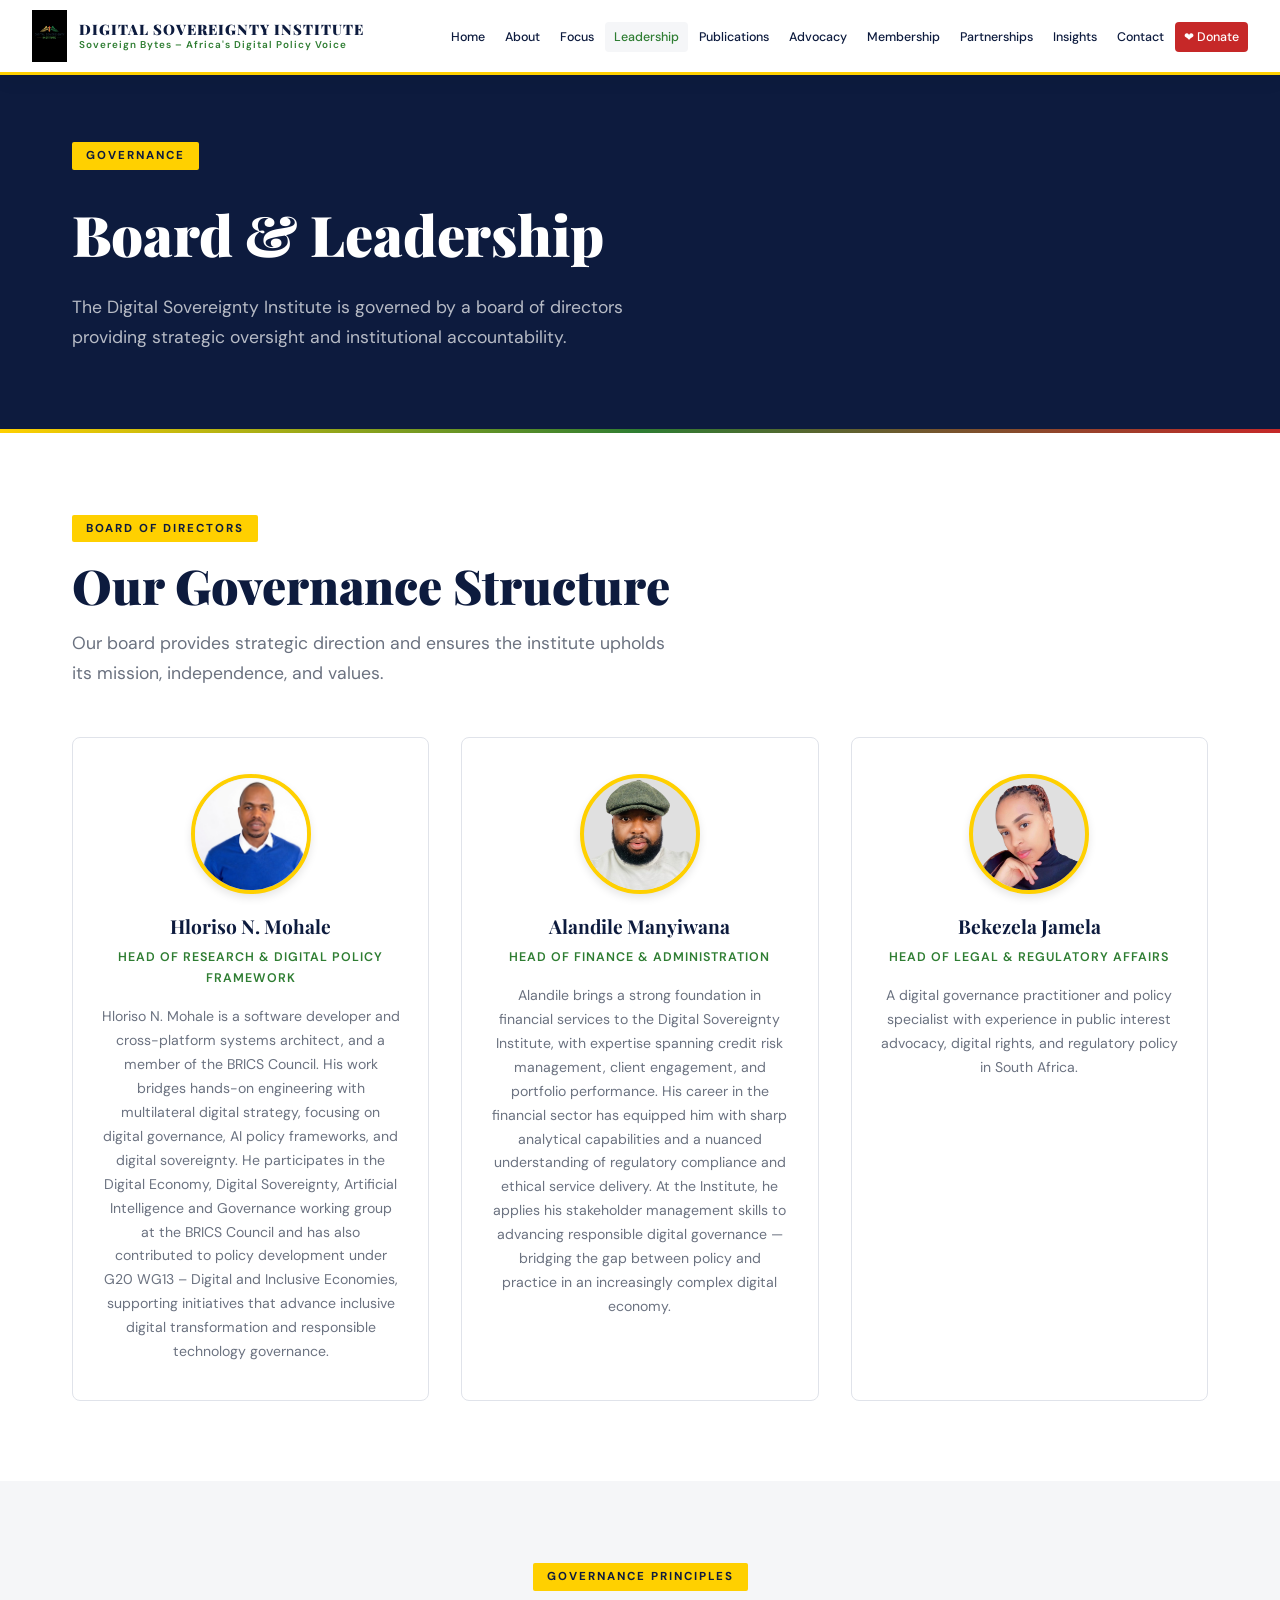
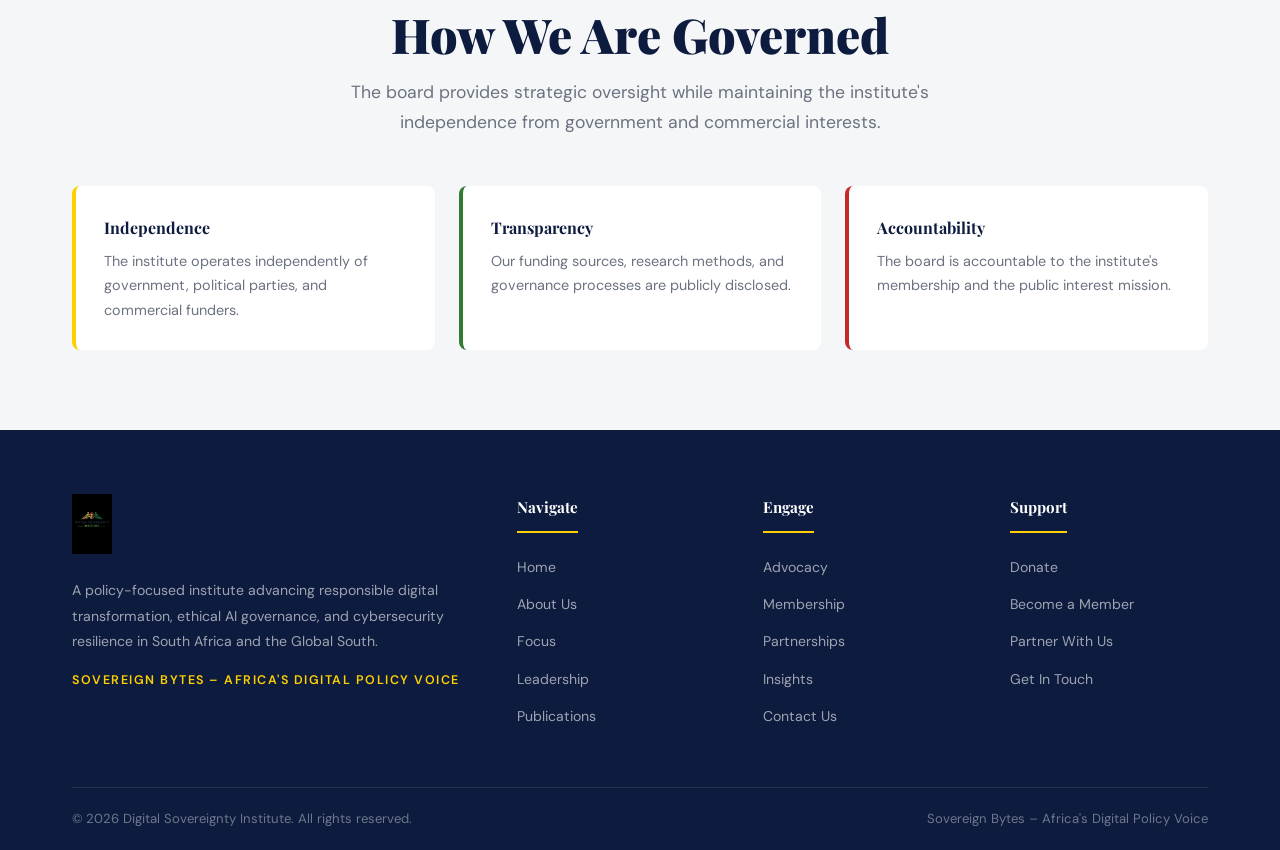
==== board.html @ 514f1861 "Initial commit: Add DSI website files" ====
<!DOCTYPE html>
<html lang="en">
<head>
  <meta charset="UTF-8"><meta name="viewport" content="width=device-width, initial-scale=1.0">
  <title>Leadership | Digital Sovereignty Institute</title>
  <link rel="stylesheet" href="css/style.css">
</head>
<body>
<div id="navbar-placeholder"></div>
<div class="page-header"><div class="container"><div class="tag">Governance</div><h1>Board & Leadership</h1><p>The Digital Sovereignty Institute is governed by a board of directors providing strategic oversight and institutional accountability.</p></div></div>

<section class="section">
  <div class="container">
    <div class="tag">Board of Directors</div>
    <h2 class="section-title">Our Governance Structure</h2>
    <p class="section-sub">Our board provides strategic direction and ensures the institute upholds its mission, independence, and values.</p>
    <div class="board-grid">

     <div class="board-card">
  <div class="board-avatar">
    <img 
      src="images/Hloriso.png" 
      alt="Hloriso N. Mohale, Head of Research & Digital Policy Framework" 
      class="avatar-image">
  </div>
  <h3>Hloriso N. Mohale</h3>
  <div class="role">Head of Research & Digital Policy Framework</div>
  <p>Hloriso N. Mohale is a software developer and cross-platform systems architect, and a member of the BRICS Council. His work bridges hands-on engineering with multilateral digital strategy, focusing on digital governance, AI policy frameworks, and digital sovereignty.
     He participates in the Digital Economy, Digital Sovereignty, Artificial Intelligence and Governance working group at the BRICS Council and has also contributed to policy development under G20 WG13 – Digital and Inclusive Economies, supporting initiatives that advance inclusive digital transformation and responsible technology governance.</p>
</div>

    <div class="board-card">
  <div class="board-avatar">
    <img 
      src="images/Tshezi.png" 
      alt="Alandile Manyiwana, Head of Finance & Administration" 
      class="avatar-image">
  </div>
  <h3>Alandile Manyiwana</h3>
  <div class="role">Head of Finance & Administration</div>
  <p>Alandile brings a strong foundation in financial services to the Digital Sovereignty Institute, with expertise spanning credit risk management, client engagement, and portfolio performance. His career in the financial sector has equipped him with sharp analytical capabilities and a nuanced understanding of regulatory compliance and ethical service delivery. At the Institute, he applies his stakeholder management skills to advancing responsible digital governance — bridging the gap between policy and practice in an increasingly complex digital economy.</p>
</div>

      <div class="board-card">
  <div class="board-avatar">
    <img 
      src="images/Bekezela.png" 
      alt="Bekezela Jamela, Head of Legal & Regulatory Affairs" 
      class="avatar-image">
  </div>
  <h3>Bekezela Jamela</h3>
  <div class="role">Head of Legal & Regulatory Affairs</div>
  <p>A digital governance practitioner and policy specialist with experience in public interest advocacy, digital rights, and regulatory policy in South Africa.</p>
</div>

    </div>
  </div>
</section>

<section class="section section-light">
  <div class="container text-center">
    <div class="tag">Governance Principles</div>
    <h2 class="section-title">How We Are Governed</h2>
    <p class="section-sub" style="margin:0 auto 3rem;">The board provides strategic oversight while maintaining the institute's independence from government and commercial interests.</p>
    <div style="display:grid;grid-template-columns:repeat(auto-fit,minmax(220px,1fr));gap:24px;text-align:left;">
      <div style="background:var(--white);padding:28px;border-radius:8px;border-left:4px solid var(--yellow);"><h4 style="color:var(--navy);margin-bottom:8px;font-family:var(--font-display);">Independence</h4><p style="font-size:0.9rem;color:var(--text-grey);">The institute operates independently of government, political parties, and commercial funders.</p></div>
      <div style="background:var(--white);padding:28px;border-radius:8px;border-left:4px solid var(--green);"><h4 style="color:var(--navy);margin-bottom:8px;font-family:var(--font-display);">Transparency</h4><p style="font-size:0.9rem;color:var(--text-grey);">Our funding sources, research methods, and governance processes are publicly disclosed.</p></div>
      <div style="background:var(--white);padding:28px;border-radius:8px;border-left:4px solid var(--red);"><h4 style="color:var(--navy);margin-bottom:8px;font-family:var(--font-display);">Accountability</h4><p style="font-size:0.9rem;color:var(--text-grey);">The board is accountable to the institute's membership and the public interest mission.</p></div>
    </div>
  </div>
</section>

<div id="footer-placeholder"></div>
<script src="js/components.js"></script>
<script src="js/main.js"></script>
</body>
</html>
---- css/style.css ----
@import url('https://fonts.googleapis.com/css2?family=Playfair+Display:wght@400;700;900&family=DM+Sans:wght@300;400;500;600&display=swap');

:root {
  --navy: #0D1B3E;
  --yellow: #FFD000;
  --green: #2E7D32;
  --red: #C62828;
  --white: #FFFFFF;
  --light-grey: #F5F6F8;
  --mid-grey: #E0E3EA;
  --text-grey: #6B7280;
  --black: #111111;
  --font-display: 'Playfair Display', serif;
  --font-body: 'DM Sans', sans-serif;
  --transition: all 0.3s ease;
  --shadow: 0 4px 24px rgba(13,27,62,0.10);
  --shadow-lg: 0 8px 40px rgba(13,27,62,0.16);
}

* { margin: 0; padding: 0; box-sizing: border-box; }
html { scroll-behavior: smooth; }
body { font-family: var(--font-body); color: var(--black); background: var(--white); line-height: 1.7; font-size: 16px; }

.container { max-width: 1200px; margin: 0 auto; padding: 0 2rem; }
.section { padding: 80px 0; }
.section-dark { background: var(--navy); color: var(--white); }
.section-light { background: var(--light-grey); }
.text-center { text-align: center; }
.text-yellow { color: var(--yellow); }
.text-navy { color: var(--navy); }
.tag { display: inline-block; background: var(--yellow); color: var(--navy); font-size: 0.72rem; font-weight: 700; letter-spacing: 2px; text-transform: uppercase; padding: 4px 14px; border-radius: 2px; margin-bottom: 16px; }
.section-title { font-family: var(--font-display); font-size: clamp(2rem, 4vw, 3rem); font-weight: 900; color: var(--navy); line-height: 1.15; margin-bottom: 1rem; }
.section-title.light { color: var(--white); }
.section-sub { font-size: 1.1rem; color: var(--text-grey); max-width: 600px; margin-bottom: 3rem; }
.section-sub.light { color: rgba(255,255,255,0.75); }

.btn { display: inline-block; padding: 14px 32px; border-radius: 4px; font-family: var(--font-body); font-weight: 600; font-size: 0.95rem; letter-spacing: 0.5px; text-decoration: none; cursor: pointer; border: none; transition: var(--transition); }
.btn-primary { background: var(--yellow); color: var(--navy); }
.btn-primary:hover { background: #e6bb00; transform: translateY(-2px); box-shadow: var(--shadow); }
.btn-outline { background: transparent; color: var(--white); border: 2px solid var(--white); }
.btn-outline:hover { background: var(--white); color: var(--navy); }
.btn-navy { background: var(--navy); color: var(--white); }
.btn-navy:hover { background: #162d6b; transform: translateY(-2px); }
.btn-donate { background: var(--red); color: var(--white); }
.btn-donate:hover { background: #a31515; transform: translateY(-2px); }

/* NAVBAR */
.navbar { position: fixed; top: 0; left: 0; right: 0; z-index: 1000; background: var(--white); border-bottom: 3px solid var(--yellow); box-shadow: 0 2px 20px rgba(0,0,0,0.08); }
.navbar-inner { display: flex; align-items: center; justify-content: space-between; padding: 10px 2rem; max-width: 1300px; margin: 0 auto; }
.navbar-brand { display: flex; align-items: center; gap: 12px; text-decoration: none; }
.navbar-brand img { height: 52px; width: auto; }
.brand-text { display: flex; flex-direction: column; line-height: 1.2; }
.brand-name { font-family: var(--font-display); font-weight: 900; font-size: 0.9rem; color: var(--navy); text-transform: uppercase; letter-spacing: 1px; }
.brand-tagline { font-size: 0.62rem; color: var(--green); font-weight: 600; letter-spacing: 1px; }
.nav-links { display: flex; align-items: center; gap: 2px; list-style: none; }
.nav-links a { text-decoration: none; font-size: 0.78rem; font-weight: 500; color: var(--navy); padding: 7px 9px; border-radius: 4px; transition: var(--transition); }
.nav-links a:hover, .nav-links a.active { color: var(--green); background: var(--light-grey); }
.nav-donate { background: var(--red) !important; color: var(--white) !important; border-radius: 4px; }
.nav-donate:hover { background: #a31515 !important; color: var(--white) !important; }
.hamburger { display: none; flex-direction: column; gap: 5px; cursor: pointer; background: none; border: none; padding: 4px; }
.hamburger span { width: 26px; height: 2px; background: var(--navy); border-radius: 2px; transition: var(--transition); }

/* HERO */
.hero { min-height: 100vh; background: var(--navy); display: flex; align-items: center; position: relative; overflow: hidden; padding-top: 80px; }
.hero::before { content: ''; position: absolute; top: -100px; right: -100px; width: 600px; height: 600px; background: radial-gradient(circle, rgba(255,208,0,0.12) 0%, transparent 70%); border-radius: 50%; }
.hero::after { content: ''; position: absolute; bottom: -150px; left: -150px; width: 500px; height: 500px; background: radial-gradient(circle, rgba(46,125,50,0.10) 0%, transparent 70%); border-radius: 50%; }
.hero-content { position: relative; z-index: 2; max-width: 800px; animation: fadeUp 0.8s ease forwards; }
.hero-tag { display: inline-block; background: var(--yellow); color: var(--navy); font-size: 0.72rem; font-weight: 700; letter-spacing: 3px; text-transform: uppercase; padding: 6px 16px; border-radius: 2px; margin-bottom: 24px; }
.hero h1 { font-family: var(--font-display); font-size: clamp(2.4rem, 5.5vw, 4.2rem); font-weight: 900; color: var(--white); line-height: 1.1; margin-bottom: 12px; }
.hero h1 span { color: var(--yellow); }
.hero-tagline { font-size: 1rem; color: var(--yellow); font-weight: 600; letter-spacing: 2px; text-transform: uppercase; margin-bottom: 24px; display: flex; align-items: center; gap: 12px; }
.hero-tagline::before, .hero-tagline::after { content: ''; height: 2px; width: 36px; background: var(--yellow); opacity: 0.5; }
.hero p { font-size: 1.1rem; color: rgba(255,255,255,0.80); max-width: 600px; margin-bottom: 40px; line-height: 1.8; }
.hero-buttons { display: flex; gap: 16px; flex-wrap: wrap; }
.hero-stats { display: flex; gap: 48px; margin-top: 64px; padding-top: 40px; border-top: 1px solid rgba(255,255,255,0.12); flex-wrap: wrap; }
.hero-stat-num { font-family: var(--font-display); font-size: 2.2rem; font-weight: 900; color: var(--yellow); line-height: 1; }
.hero-stat-label { font-size: 0.78rem; color: rgba(255,255,255,0.55); text-transform: uppercase; letter-spacing: 1px; margin-top: 4px; }

/* FOCUS CARDS */
.focus-grid { display: grid; grid-template-columns: repeat(auto-fit, minmax(210px, 1fr)); gap: 24px; margin-top: 3rem; }
.focus-card { background: var(--white); border: 1px solid var(--mid-grey); border-radius: 8px; padding: 32px 24px; transition: var(--transition); position: relative; overflow: hidden; }
.focus-card::before { content: ''; position: absolute; bottom: 0; left: 0; right: 0; height: 4px; background: var(--yellow); transform: scaleX(0); transition: var(--transition); }
.focus-card:hover { transform: translateY(-6px); box-shadow: var(--shadow-lg); }
.focus-card:hover::before { transform: scaleX(1); }
.focus-icon { width: 52px; height: 52px; background: var(--navy); border-radius: 8px; display: flex; align-items: center; justify-content: center; font-size: 1.5rem; margin-bottom: 20px; }
.focus-card h3 { font-family: var(--font-display); font-size: 1.05rem; font-weight: 700; color: var(--navy); margin-bottom: 10px; }
.focus-card p { font-size: 0.88rem; color: var(--text-grey); line-height: 1.7; }

/* PUBLICATIONS */
.pub-grid { display: grid; grid-template-columns: repeat(auto-fit, minmax(300px, 1fr)); gap: 28px; margin-top: 3rem; }
.pub-card { background: var(--white); border-radius: 8px; overflow: hidden; box-shadow: var(--shadow); transition: var(--transition); border-top: 4px solid var(--navy); }
.pub-card:hover { transform: translateY(-4px); box-shadow: var(--shadow-lg); }
.pub-card-body { padding: 28px; }
.pub-type { font-size: 0.72rem; font-weight: 700; letter-spacing: 2px; text-transform: uppercase; color: var(--green); margin-bottom: 12px; }
.pub-card h3 { font-family: var(--font-display); font-size: 1.1rem; font-weight: 700; color: var(--navy); margin-bottom: 12px; line-height: 1.4; }
.pub-card p { font-size: 0.88rem; color: var(--text-grey); margin-bottom: 16px; }
.pub-download { display: inline-flex; align-items: center; gap: 8px; font-size: 0.85rem; font-weight: 600; color: var(--navy); text-decoration: none; padding: 8px 0; border-bottom: 2px solid var(--yellow); transition: var(--transition); }
.pub-download:hover { color: var(--green); border-color: var(--green); }

/* MEMBERSHIP */
.membership-grid { display: grid; grid-template-columns: repeat(auto-fit, minmax(260px, 1fr)); gap: 28px; margin-top: 3rem; }
.membership-card { background: var(--white); border-radius: 8px; padding: 36px 28px; text-align: center; border: 2px solid var(--mid-grey); transition: var(--transition); }
.membership-card.featured { border-color: var(--yellow); background: var(--navy); transform: scale(1.04); }
.membership-card:hover { box-shadow: var(--shadow-lg); }
.membership-card h3 { font-family: var(--font-display); font-size: 1.3rem; font-weight: 700; color: var(--navy); margin-bottom: 8px; }
.membership-card.featured h3 { color: var(--yellow); }
.membership-card .price { font-size: 2.2rem; font-weight: 900; color: var(--navy); margin: 12px 0; }
.membership-card.featured .price { color: var(--white); }
.membership-card ul { list-style: none; margin: 20px 0; text-align: left; }
.membership-card ul li { padding: 7px 0; font-size: 0.88rem; color: var(--text-grey); display: flex; gap: 10px; border-bottom: 1px solid var(--mid-grey); }
.membership-card.featured ul li { color: rgba(255,255,255,0.8); border-color: rgba(255,255,255,0.12); }
.membership-card ul li::before { content: '✓'; color: var(--green); font-weight: 700; flex-shrink: 0; }
.membership-card.featured ul li::before { color: var(--yellow); }

/* BOARD */
.board-grid { display: grid; grid-template-columns: repeat(auto-fit, minmax(280px, 1fr)); gap: 32px; margin-top: 3rem; }
.board-card { background: var(--white); border-radius: 8px; padding: 36px 28px; text-align: center; border: 1px solid var(--mid-grey); transition: var(--transition); }
.board-card:hover { box-shadow: var(--shadow-lg); transform: translateY(-4px); }
.board-avatar { width: 80px; height: 80px; background: var(--navy); border-radius: 50%; margin: 0 auto 20px; display: flex; align-items: center; justify-content: center; font-family: var(--font-display); font-size: 1.8rem; font-weight: 900; color: var(--yellow); border: 4px solid var(--yellow); }
.board-card h3 { font-family: var(--font-display); font-size: 1.2rem; font-weight: 700; color: var(--navy); margin-bottom: 4px; }
.board-card .role { font-size: 0.78rem; font-weight: 600; color: var(--green); letter-spacing: 1px; text-transform: uppercase; margin-bottom: 16px; }
.board-card p { font-size: 0.88rem; color: var(--text-grey); line-height: 1.7; }

/* DONATE */
.donate-box { background: var(--navy); border-radius: 12px; padding: 60px; text-align: center; position: relative; overflow: hidden; }
.donate-box::before { content: ''; position: absolute; top: -80px; right: -80px; width: 300px; height: 300px; background: radial-gradient(circle, rgba(255,208,0,0.15) 0%, transparent 70%); border-radius: 50%; }
.donate-amounts { display: flex; gap: 16px; justify-content: center; flex-wrap: wrap; margin: 32px 0; }
.donate-amount-btn { background: rgba(255,255,255,0.1); color: var(--white); border: 2px solid rgba(255,255,255,0.25); padding: 12px 28px; border-radius: 4px; font-size: 1rem; font-weight: 700; cursor: pointer; transition: var(--transition); font-family: var(--font-body); }
.donate-amount-btn:hover, .donate-amount-btn.selected { background: var(--yellow); color: var(--navy); border-color: var(--yellow); }
.donate-form { max-width: 480px; margin: 0 auto; }
.form-group { margin-bottom: 16px; text-align: left; }
.form-group label { display: block; font-size: 0.85rem; font-weight: 600; color: rgba(255,255,255,0.8); margin-bottom: 6px; }
.form-group input { width: 100%; padding: 12px 16px; background: rgba(255,255,255,0.1); border: 1px solid rgba(255,255,255,0.25); border-radius: 4px; color: var(--white); font-family: var(--font-body); font-size: 0.95rem; transition: var(--transition); }
.form-group input:focus { outline: none; border-color: var(--yellow); }
.form-group input::placeholder { color: rgba(255,255,255,0.4); }

/* CONTACT */
.contact-grid { display: grid; grid-template-columns: 1fr 1.5fr; gap: 60px; align-items: start; margin-top: 3rem; }
.contact-info h3 { font-family: var(--font-display); font-size: 1.6rem; color: var(--navy); margin-bottom: 16px; }
.contact-info p { color: var(--text-grey); margin-bottom: 32px; }
.contact-detail { display: flex; gap: 16px; align-items: flex-start; margin-bottom: 20px; }
.contact-icon { width: 44px; height: 44px; background: var(--navy); border-radius: 8px; display: flex; align-items: center; justify-content: center; font-size: 1.1rem; flex-shrink: 0; }
.contact-label { font-size: 0.78rem; color: var(--text-grey); }
.contact-value { font-weight: 600; color: var(--navy); }
.contact-form { background: var(--light-grey); padding: 40px; border-radius: 8px; }
.contact-form .form-group label { color: var(--navy); }
.contact-form .form-group input, .contact-form .form-group textarea { width: 100%; padding: 12px 16px; border: 1px solid var(--mid-grey); border-radius: 4px; font-family: var(--font-body); font-size: 0.95rem; background: var(--white); transition: var(--transition); color: var(--black); }
.contact-form .form-group textarea { height: 140px; resize: vertical; }
.contact-form .form-group input:focus, .contact-form .form-group textarea:focus { outline: none; border-color: var(--navy); }

/* NEWS */
.news-grid { display: grid; grid-template-columns: repeat(auto-fit, minmax(300px, 1fr)); gap: 28px; margin-top: 3rem; }
.news-card { background: var(--white); border-radius: 8px; overflow: hidden; box-shadow: var(--shadow); transition: var(--transition); }
.news-card:hover { transform: translateY(-4px); box-shadow: var(--shadow-lg); }
.news-banner { height: 6px; background: linear-gradient(90deg, var(--navy), var(--yellow)); }
.news-body { padding: 28px; }
.news-category { font-size: 0.72rem; font-weight: 700; letter-spacing: 2px; text-transform: uppercase; color: var(--red); margin-bottom: 10px; }
.news-card h3 { font-family: var(--font-display); font-size: 1.1rem; font-weight: 700; color: var(--navy); margin-bottom: 10px; line-height: 1.4; }
.news-card p { font-size: 0.88rem; color: var(--text-grey); margin-bottom: 16px; }
.news-date { font-size: 0.78rem; color: var(--text-grey); }

/* PARTNERS */
.partners-grid { display: grid; grid-template-columns: repeat(auto-fit, minmax(200px, 1fr)); gap: 24px; margin-top: 3rem; }
.partner-card { background: var(--white); border: 1px solid var(--mid-grey); border-radius: 8px; padding: 28px 20px; text-align: center; transition: var(--transition); }
.partner-card:hover { border-color: var(--yellow); box-shadow: var(--shadow); }
.partner-icon { font-size: 2.5rem; margin-bottom: 12px; }
.partner-card h4 { font-weight: 700; color: var(--navy); font-size: 0.9rem; margin-bottom: 6px; }
.partner-card p { font-size: 0.82rem; color: var(--text-grey); }

/* CTA STRIP */
.cta-strip { background: var(--yellow); padding: 60px 0; text-align: center; }
.cta-strip h2 { font-family: var(--font-display); font-size: clamp(1.8rem, 3vw, 2.5rem); font-weight: 900; color: var(--navy); margin-bottom: 16px; }
.cta-strip p { color: var(--navy); opacity: 0.8; margin-bottom: 32px; font-size: 1.05rem; }
.cta-buttons { display: flex; gap: 16px; justify-content: center; flex-wrap: wrap; }

/* FOOTER */
footer { background: var(--navy); color: rgba(255,255,255,0.8); padding: 64px 0 0; }
.footer-grid { display: grid; grid-template-columns: 2fr 1fr 1fr 1fr; gap: 48px; padding-bottom: 48px; }
.footer-brand img { height: 60px; margin-bottom: 16px; }
.footer-brand p { font-size: 0.88rem; color: rgba(255,255,255,0.6); line-height: 1.8; margin-bottom: 16px; }
.footer-tagline { font-size: 0.78rem; color: var(--yellow); font-weight: 600; letter-spacing: 1.5px; text-transform: uppercase; }
.footer-col h4 { font-family: var(--font-display); font-size: 0.95rem; font-weight: 700; color: var(--white); margin-bottom: 20px; padding-bottom: 10px; border-bottom: 2px solid var(--yellow); display: inline-block; }
.footer-col ul { list-style: none; }
.footer-col ul li { margin-bottom: 10px; }
.footer-col ul li a { color: rgba(255,255,255,0.6); text-decoration: none; font-size: 0.88rem; transition: var(--transition); }
.footer-col ul li a:hover { color: var(--yellow); }
.footer-bottom { border-top: 1px solid rgba(255,255,255,0.1); padding: 20px 0; display: flex; justify-content: space-between; align-items: center; font-size: 0.82rem; color: rgba(255,255,255,0.4); flex-wrap: wrap; gap: 12px; }

/* PAGE HEADER */
.page-header { background: var(--navy); padding: 140px 0 80px; position: relative; overflow: hidden; }
.page-header::after { content: ''; position: absolute; bottom: 0; left: 0; right: 0; height: 4px; background: linear-gradient(90deg, var(--yellow), var(--green), var(--red)); }
.page-header h1 { font-family: var(--font-display); font-size: clamp(2rem, 5vw, 3.5rem); font-weight: 900; color: var(--white); margin-bottom: 12px; }
.page-header p { color: rgba(255,255,255,0.7); font-size: 1.1rem; max-width: 600px; }

/* AUTH */
.auth-section { background: var(--light-grey); padding: 100px 0 80px; min-height: 100vh; display: flex; align-items: center; }
.auth-box { max-width: 480px; margin: 0 auto; background: var(--white); border-radius: 12px; padding: 48px; box-shadow: var(--shadow-lg); }
.auth-box h2 { font-family: var(--font-display); color: var(--navy); margin-bottom: 8px; font-size: 1.8rem; }
.auth-box p { color: var(--text-grey); margin-bottom: 32px; }
.auth-form .form-group { margin-bottom: 20px; }
.auth-form .form-group label { display: block; font-size: 0.85rem; font-weight: 600; color: var(--navy); margin-bottom: 6px; }
.auth-form .form-group input { width: 100%; padding: 12px 16px; border: 1px solid var(--mid-grey); border-radius: 4px; font-family: var(--font-body); font-size: 0.95rem; transition: var(--transition); }
.auth-form .form-group input:focus { outline: none; border-color: var(--navy); }
.auth-switch { text-align: center; margin-top: 20px; font-size: 0.88rem; color: var(--text-grey); }
.auth-switch a { color: var(--navy); font-weight: 600; text-decoration: none; }

/* ABOUT */
.mission-grid { display: grid; grid-template-columns: 1fr 1fr; gap: 60px; align-items: center; }
.mission-text h2 { font-family: var(--font-display); font-size: 2.2rem; font-weight: 900; color: var(--navy); margin-bottom: 20px; line-height: 1.2; }
.mission-text p { color: var(--text-grey); margin-bottom: 16px; line-height: 1.8; }
.mission-visual { background: var(--navy); border-radius: 12px; padding: 48px; }
.value-list { list-style: none; }
.value-list li { display: flex; align-items: center; gap: 14px; padding: 14px 0; border-bottom: 1px solid rgba(255,255,255,0.1); color: rgba(255,255,255,0.85); font-size: 0.95rem; }
.value-list li:last-child { border-bottom: none; }
.value-dot { width: 10px; height: 10px; background: var(--yellow); border-radius: 50%; flex-shrink: 0; }

/* POLICY */
.advocacy-list { margin-top: 3rem; }
.advocacy-item { display: flex; gap: 28px; padding: 32px 0; border-bottom: 1px solid var(--mid-grey); align-items: flex-start; }
.advocacy-num { font-family: var(--font-display); font-size: 2.5rem; font-weight: 900; color: var(--yellow); opacity: 0.5; line-height: 1; flex-shrink: 0; min-width: 50px; }
.advocacy-item h3 { font-family: var(--font-display); font-size: 1.3rem; color: var(--navy); margin-bottom: 8px; }
.advocacy-item p { color: var(--text-grey); line-height: 1.8; }

/* ANIMATIONS */
@keyframes fadeUp { from { opacity: 0; transform: translateY(30px); } to { opacity: 1; transform: translateY(0); } }
.fade-in { animation: fadeUp 0.6s ease forwards; opacity: 0; }
.delay-1 { animation-delay: 0.15s; }
.delay-2 { animation-delay: 0.3s; }
.delay-3 { animation-delay: 0.45s; }

/* RESPONSIVE */
@media (max-width: 1024px) { .footer-grid { grid-template-columns: 1fr 1fr; } .contact-grid { grid-template-columns: 1fr; } .mission-grid { grid-template-columns: 1fr; } }
@media (max-width: 768px) { .nav-links { display: none; flex-direction: column; position: absolute; top: 100%; left: 0; right: 0; background: var(--white); padding: 16px; border-bottom: 3px solid var(--yellow); box-shadow: var(--shadow); } .nav-links.open { display: flex; } .hamburger { display: flex; } .footer-grid { grid-template-columns: 1fr; gap: 32px; } .hero-stats { flex-direction: column; gap: 24px; } .donate-box { padding: 36px 24px; } }
@media (max-width: 480px) { .section { padding: 56px 0; } .container { padding: 0 1.2rem; } }

.board-avatar {
  width: 120px;                /* adjust if your design uses different size */
  height: 120px;
  border-radius: 50%;
  overflow: hidden;
  background-color: #e0e0e0;   /* fallback if image load fails */
  margin: 0 auto 1rem;         /* centers horizontally + bottom spacing */
  box-shadow: 0 4px 8px rgba(0,0,0,0.1); /* optional for polish */
}

.avatar-image {
  width: 100%;
  height: 100%;
  object-fit: cover;
  object-position: center;
  display: block;
}
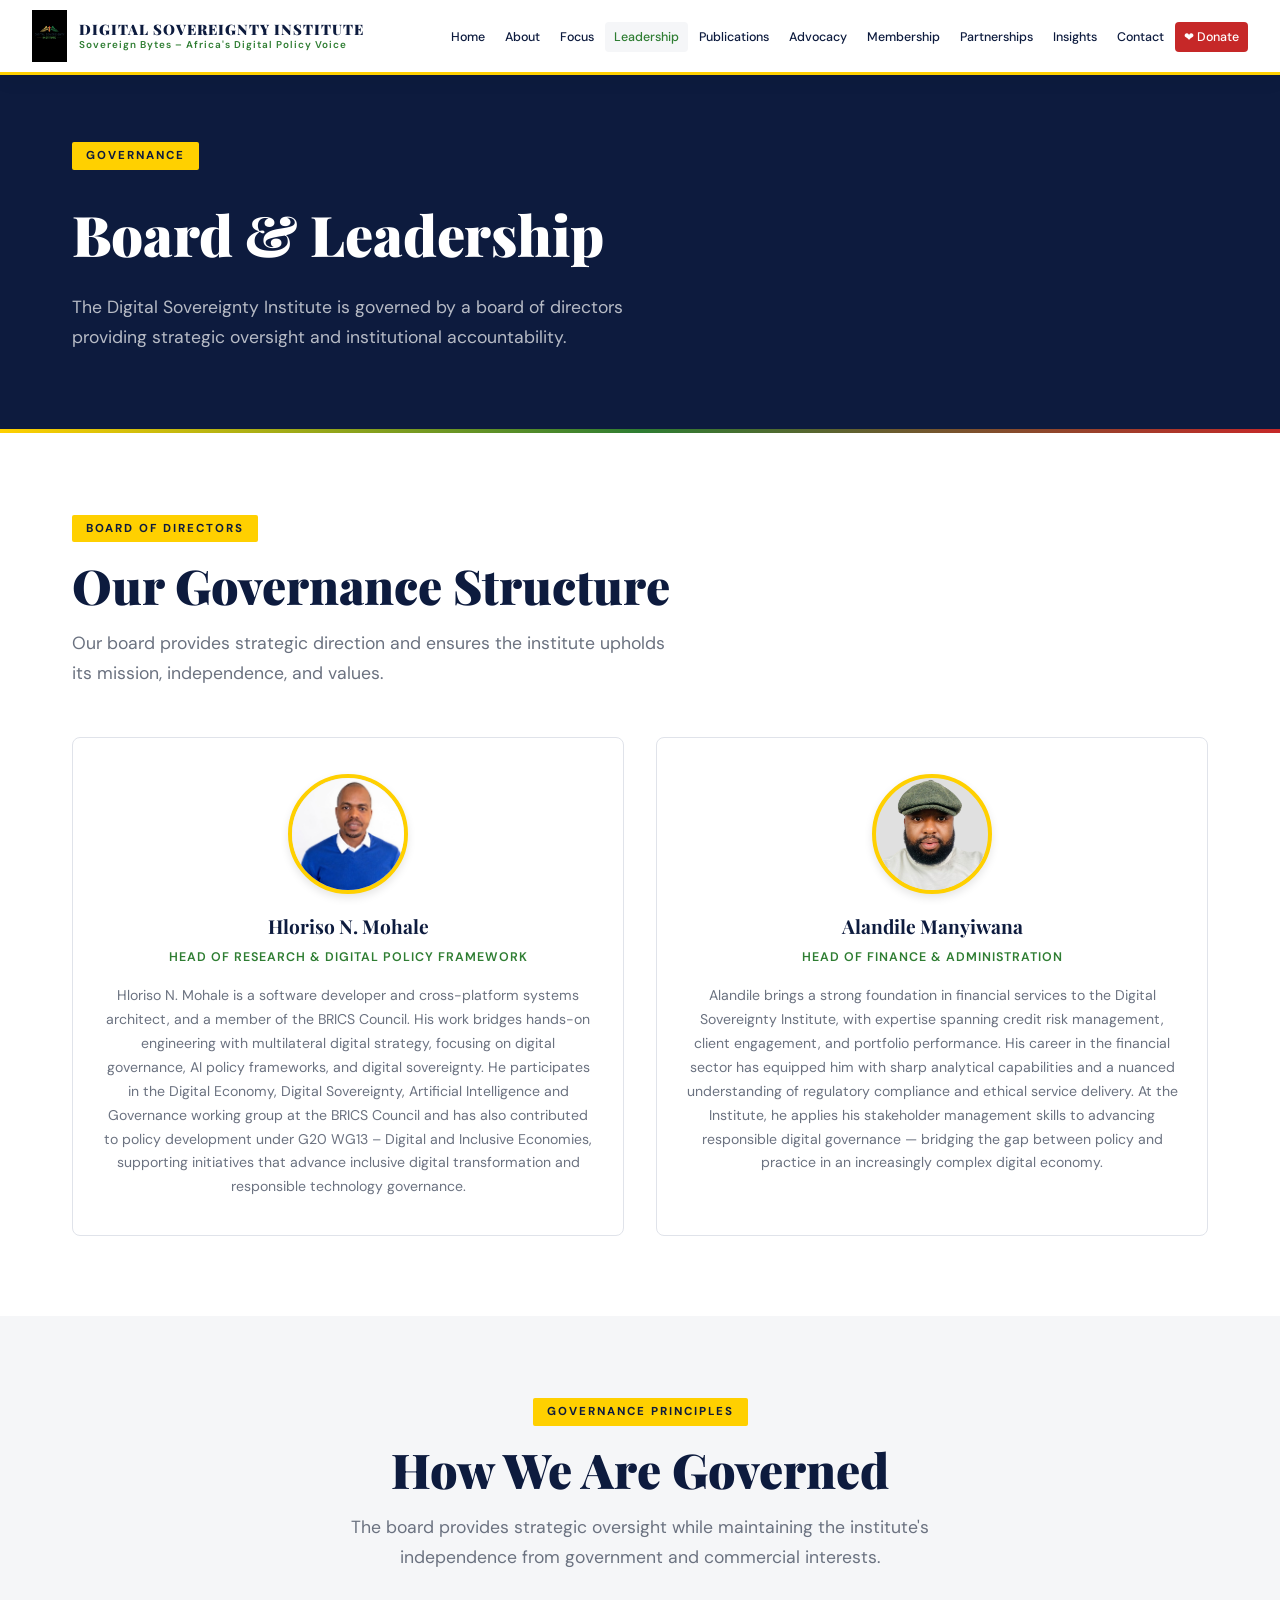
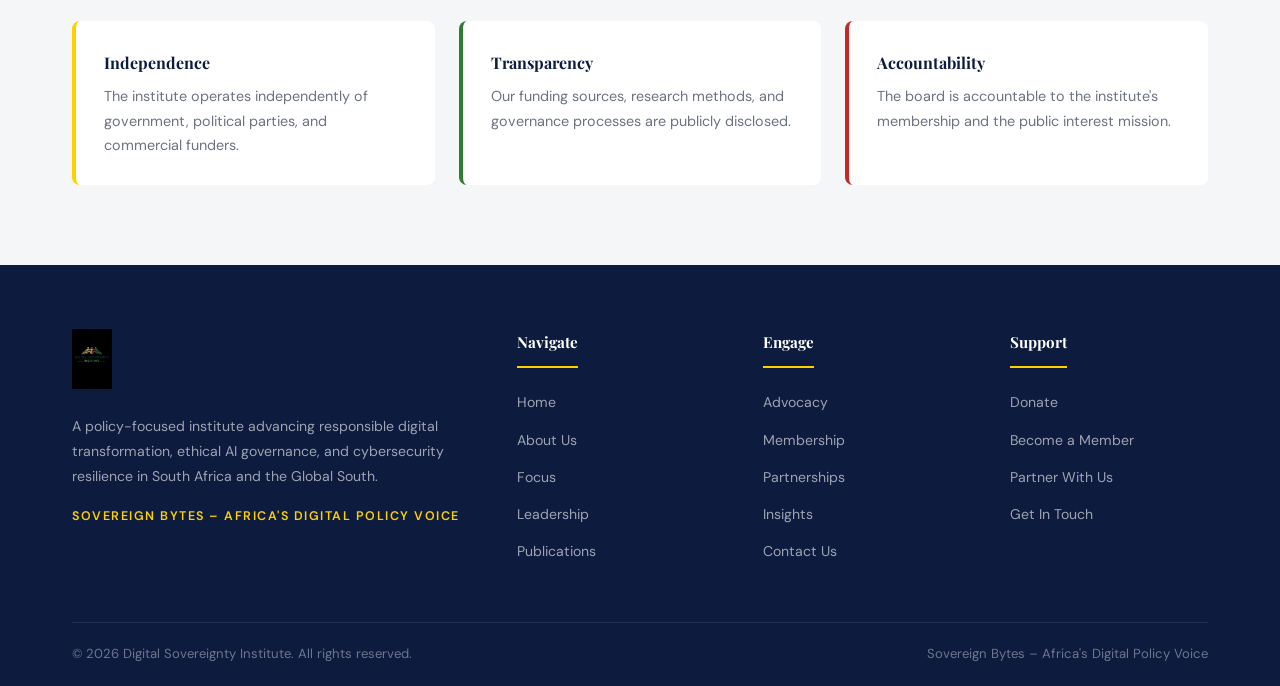
==== commit 9dea2553: "Changes made to board page - hide profile" ====
--- a/board.html
+++ b/board.html
@@ -41,7 +41,7 @@
   <p>Alandile brings a strong foundation in financial services to the Digital Sovereignty Institute, with expertise spanning credit risk management, client engagement, and portfolio performance. His career in the financial sector has equipped him with sharp analytical capabilities and a nuanced understanding of regulatory compliance and ethical service delivery. At the Institute, he applies his stakeholder management skills to advancing responsible digital governance — bridging the gap between policy and practice in an increasingly complex digital economy.</p>
 </div>
 
-      <div class="board-card">
+      <!--<div class="board-card">
   <div class="board-avatar">
     <img 
       src="images/Bekezela.png" 
@@ -51,7 +51,7 @@
   <h3>Bekezela Jamela</h3>
   <div class="role">Head of Legal & Regulatory Affairs</div>
   <p>A digital governance practitioner and policy specialist with experience in public interest advocacy, digital rights, and regulatory policy in South Africa.</p>
-</div>
+</div>-->
 
     </div>
   </div>
